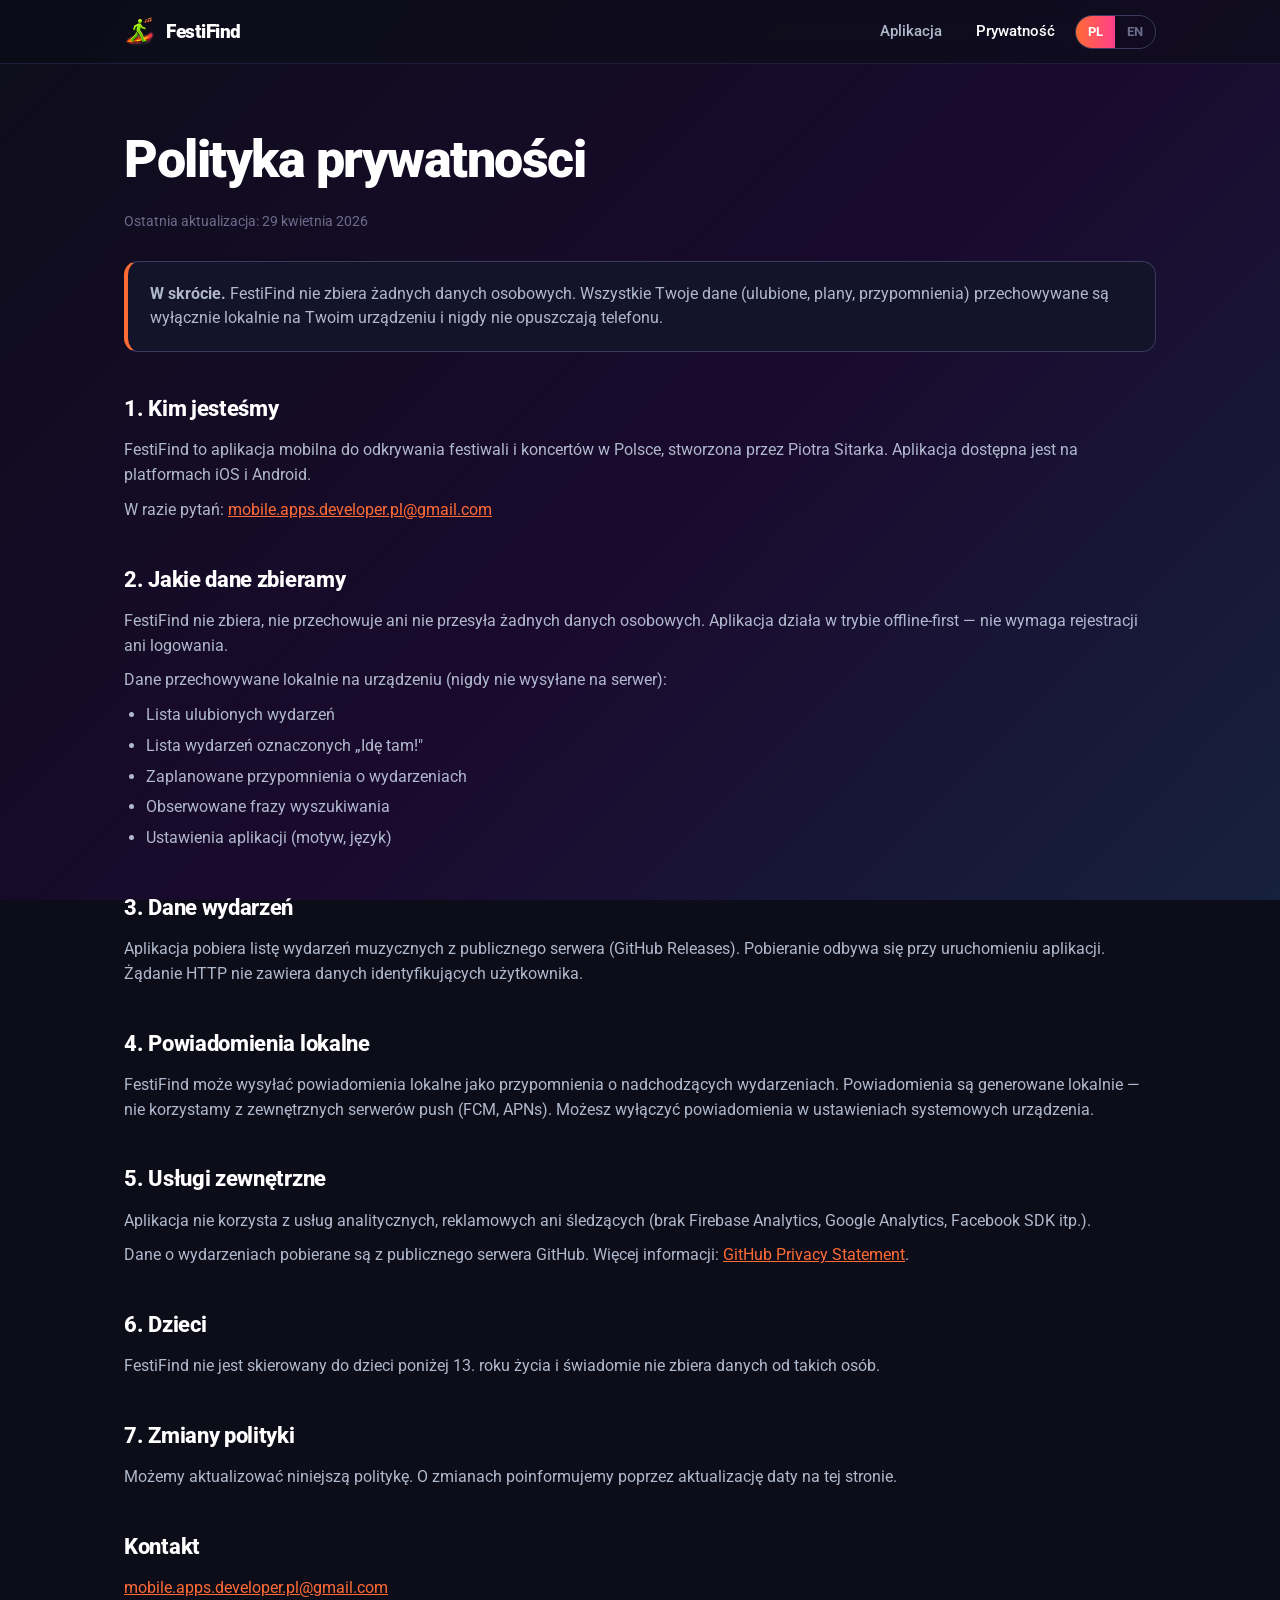
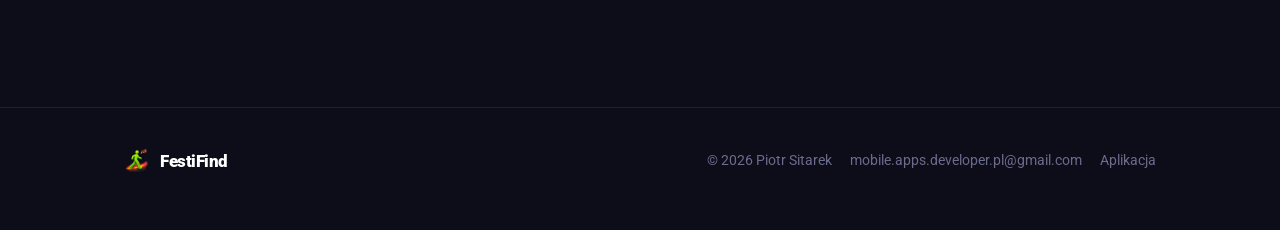
==== prywatnosc.html @ 86cea326 "Add files via upload" ====
<!DOCTYPE html>
<html lang="pl">
<head>
<meta charset="UTF-8">
<meta name="viewport" content="width=device-width, initial-scale=1">
<title>FestiFind — Polityka prywatności</title>
<meta name="description" content="Polityka prywatności FestiFind. Nie zbieramy danych osobowych — wszystko zostaje na Twoim telefonie.">
<link rel="icon" href="icon.png">
<link rel="preconnect" href="https://fonts.googleapis.com">
<link rel="preconnect" href="https://fonts.gstatic.com" crossorigin>
<link href="https://fonts.googleapis.com/css2?family=Roboto:wght@400;500;700;900&display=swap" rel="stylesheet">
<link rel="stylesheet" href="style.css">
</head>
<body>

<nav class="nav">
  <div class="nav-inner">
    <a class="brand" href="index.html"><img src="icon.png" alt="FestiFind">FestiFind</a>
    <div class="nav-links">
      <a href="index.html"><span class="lang-pl">Aplikacja</span><span class="lang-en">App</span></a>
      <a class="active" href="prywatnosc.html"><span class="lang-pl">Prywatność</span><span class="lang-en">Privacy</span></a>
      <span class="lang-toggle lang-na" role="group" aria-label="Język / Language">
        <button id="btn-pl" class="on" onclick="setLang('pl')">PL</button>
        <button id="btn-en" onclick="setLang('en')">EN</button>
      </span>
    </div>
  </div>
</nav>

<main class="policy">
  <div class="wrap">

    <!-- ====== PL ====== -->
    <div class="lang-pl">
      <h1>Polityka prywatności</h1>
      <p class="updated">Ostatnia aktualizacja: 29 kwietnia 2026</p>
      <div class="tldr"><strong>W skrócie.</strong> FestiFind nie zbiera żadnych danych osobowych. Wszystkie Twoje dane (ulubione, plany, przypomnienia) przechowywane są wyłącznie lokalnie na Twoim urządzeniu i nigdy nie opuszczają telefonu.</div>

      <h2>1. Kim jesteśmy</h2>
      <p>FestiFind to aplikacja mobilna do odkrywania festiwali i koncertów w Polsce, stworzona przez Piotra Sitarka. Aplikacja dostępna jest na platformach iOS i Android.</p>
      <p>W razie pytań: <a class="inline" href="mailto:mobile.apps.developer.pl@gmail.com">mobile.apps.developer.pl@gmail.com</a></p>

      <h2>2. Jakie dane zbieramy</h2>
      <p>FestiFind nie zbiera, nie przechowuje ani nie przesyła żadnych danych osobowych. Aplikacja działa w trybie offline-first — nie wymaga rejestracji ani logowania.</p>
      <p>Dane przechowywane lokalnie na urządzeniu (nigdy nie wysyłane na serwer):</p>
      <ul>
        <li>Lista ulubionych wydarzeń</li>
        <li>Lista wydarzeń oznaczonych „Idę tam!"</li>
        <li>Zaplanowane przypomnienia o wydarzeniach</li>
        <li>Obserwowane frazy wyszukiwania</li>
        <li>Ustawienia aplikacji (motyw, język)</li>
      </ul>

      <h2>3. Dane wydarzeń</h2>
      <p>Aplikacja pobiera listę wydarzeń muzycznych z publicznego serwera (GitHub Releases). Pobieranie odbywa się przy uruchomieniu aplikacji. Żądanie HTTP nie zawiera danych identyfikujących użytkownika.</p>

      <h2>4. Powiadomienia lokalne</h2>
      <p>FestiFind może wysyłać powiadomienia lokalne jako przypomnienia o nadchodzących wydarzeniach. Powiadomienia są generowane lokalnie — nie korzystamy z zewnętrznych serwerów push (FCM, APNs). Możesz wyłączyć powiadomienia w ustawieniach systemowych urządzenia.</p>

      <h2>5. Usługi zewnętrzne</h2>
      <p>Aplikacja nie korzysta z usług analitycznych, reklamowych ani śledzących (brak Firebase Analytics, Google Analytics, Facebook SDK itp.).</p>
      <p>Dane o wydarzeniach pobierane są z publicznego serwera GitHub. Więcej informacji: <a class="inline" href="https://docs.github.com/en/site-policy/privacy-policies/github-general-privacy-statement">GitHub Privacy Statement</a>.</p>

      <h2>6. Dzieci</h2>
      <p>FestiFind nie jest skierowany do dzieci poniżej 13. roku życia i świadomie nie zbiera danych od takich osób.</p>

      <h2>7. Zmiany polityki</h2>
      <p>Możemy aktualizować niniejszą politykę. O zmianach poinformujemy poprzez aktualizację daty na tej stronie.</p>

      <h2>Kontakt</h2>
      <p><a class="inline" href="mailto:mobile.apps.developer.pl@gmail.com">mobile.apps.developer.pl@gmail.com</a></p>
    </div>

    <!-- ====== EN ====== -->
    <div class="lang-en">
      <h1>Privacy Policy</h1>
      <p class="updated">Last updated: 29 April 2026</p>
      <div class="tldr"><strong>In short.</strong> FestiFind collects no personal data. All of your data (favourites, plans, reminders) is stored only locally on your device and never leaves your phone.</div>

      <h2>1. Who we are</h2>
      <p>FestiFind is a mobile app for discovering festivals and concerts in Poland, created by Piotr Sitarek. The app is available on iOS and Android.</p>
      <p>Questions? <a class="inline" href="mailto:mobile.apps.developer.pl@gmail.com">mobile.apps.developer.pl@gmail.com</a></p>

      <h2>2. What data we collect</h2>
      <p>FestiFind does not collect, store or transmit any personal data. The app is offline-first — it requires no registration or sign-in.</p>
      <p>Data stored locally on your device (never sent to a server):</p>
      <ul>
        <li>Your list of favourite events</li>
        <li>Events marked as “I'm going!”</li>
        <li>Scheduled event reminders</li>
        <li>Watched search keywords</li>
        <li>App settings (theme, language)</li>
      </ul>

      <h2>3. Event data</h2>
      <p>The app downloads a list of music events from a public server (GitHub Releases). The download happens when the app starts. The HTTP request contains no user-identifying data.</p>

      <h2>4. Local notifications</h2>
      <p>FestiFind may send local notifications as reminders about upcoming events. Notifications are generated locally — we use no external push servers (FCM, APNs). You can turn notifications off in your device's system settings.</p>

      <h2>5. Third-party services</h2>
      <p>The app uses no analytics, advertising or tracking services (no Firebase Analytics, Google Analytics, Facebook SDK, etc.).</p>
      <p>Event data is downloaded from a public GitHub server. More information: <a class="inline" href="https://docs.github.com/en/site-policy/privacy-policies/github-general-privacy-statement">GitHub Privacy Statement</a>.</p>

      <h2>6. Children</h2>
      <p>FestiFind is not directed at children under 13 and does not knowingly collect data from them.</p>

      <h2>7. Changes to this policy</h2>
      <p>We may update this policy. We will announce changes by updating the date on this page.</p>

      <h2>Contact</h2>
      <p><a class="inline" href="mailto:mobile.apps.developer.pl@gmail.com">mobile.apps.developer.pl@gmail.com</a></p>
      <p style="font-size:13px;color:var(--text-muted);margin-top:24px">The Polish version of this policy is the authoritative one.</p>
    </div>

  </div>
</main>

<footer class="footer">
  <div class="wrap footer-inner">
    <a class="brand" href="index.html"><img src="icon.png" alt="" style="width:26px;height:26px;border-radius:7px">FestiFind</a>
    <div class="meta">
      <span>© 2026 Piotr Sitarek</span>
      <a href="mailto:mobile.apps.developer.pl@gmail.com">mobile.apps.developer.pl@gmail.com</a>
      <a href="index.html"><span class="lang-pl">Aplikacja</span><span class="lang-en">App</span></a>
    </div>
  </div>
</footer>

<script>
  function setLang(l){
    document.documentElement.classList.toggle('en', l === 'en');
    document.documentElement.lang = l;
    document.getElementById('btn-pl').classList.toggle('on', l === 'pl');
    document.getElementById('btn-en').classList.toggle('on', l === 'en');
    try { localStorage.setItem('ff_lang', l); } catch(e){}
  }
  (function(){ try { var s = localStorage.getItem('ff_lang'); if (s === 'en') setLang('en'); } catch(e){} })();
</script>
</body>
</html>
---- style.css ----
/* FestiFind — strona WWW. Tokeny 1:1 z app_colors.dart (dark). */
:root {
  --bg-primary: #0D0D1A;
  --bg-surface: #13132A;
  --bg-elevated: #1E1E3A;
  --border: #1E1E3A;
  --border-strong: #3A3A5C;
  --text-primary: #FFFFFF;
  --text-secondary: #B0B8CC;
  --text-muted: #6B6B8C;
  --orange: #FF6B35;
  --pink: #FF3F8C;
  --green: #4ADE80;
  --purple: #7B2FBE;
  --grad-cta: linear-gradient(90deg, #FF6B35 0%, #FF3F8C 100%);
  /* tlo ekranow apki (settings/detail): topLeft -> bottomRight */
  --grad-bg: linear-gradient(135deg, #0D0D1A 0%, #1A0A2E 55%, #16213E 100%);
  --max: 1080px;
  --r: 16px;
}

* { box-sizing: border-box; margin: 0; padding: 0; }
html { scroll-behavior: smooth; }
body {
  font-family: 'Roboto', system-ui, -apple-system, 'Segoe UI', sans-serif;
  background: var(--bg-primary);
  background-image: var(--grad-bg);
  background-attachment: fixed;
  color: var(--text-primary);
  line-height: 1.55;
  -webkit-font-smoothing: antialiased;
}
a { color: inherit; text-decoration: none; }
img { display: block; max-width: 100%; }

/* przelacznik jezyka: domyslnie PL widoczny, EN ukryty.
   <html class="en"> odwraca to. */
.en .lang-pl { display: none; }
:root:not(.en) .lang-en { display: none; }

.wrap { max-width: var(--max); margin: 0 auto; padding: 0 24px; }

/* ---------- NAV ---------- */
.nav {
  position: sticky; top: 0; z-index: 50;
  background: rgba(13, 13, 26, 0.72);
  backdrop-filter: blur(14px);
  border-bottom: 1px solid var(--border);
}
.nav-inner {
  max-width: var(--max); margin: 0 auto; padding: 12px 24px;
  display: flex; align-items: center; gap: 18px;
}
.brand { display: flex; align-items: center; gap: 10px; font-weight: 900; font-size: 19px; letter-spacing: -0.5px; }
.brand img { width: 32px; height: 32px; border-radius: 8px; }
.nav-links { margin-left: auto; display: flex; align-items: center; gap: 6px; }
.nav-links a {
  padding: 8px 14px; border-radius: 10px; font-size: 15px; font-weight: 500;
  color: var(--text-secondary); transition: background .15s, color .15s;
}
.nav-links a:hover { color: var(--text-primary); background: var(--bg-elevated); }
.nav-links a.active { color: var(--text-primary); }
.lang-toggle {
  display: inline-flex; border: 1px solid var(--border-strong); border-radius: 999px; overflow: hidden;
}
.lang-toggle button {
  background: transparent; border: none; color: var(--text-muted);
  font: inherit; font-size: 13px; font-weight: 700; padding: 6px 12px; cursor: pointer;
  transition: background .15s, color .15s;
}
.lang-toggle button.on { background: var(--grad-cta); color: #fff; }

/* ---------- HERO ---------- */
.hero { padding: 64px 0 40px; }
.hero-inner { display: grid; grid-template-columns: 1.05fr 0.95fr; gap: 48px; align-items: center; }
.hero-icon { width: 96px; height: 96px; border-radius: 22px; margin-bottom: 22px;
  box-shadow: 0 8px 40px rgba(255,107,53,.28); }
.hero h1 { font-size: clamp(44px, 7vw, 76px); font-weight: 900; letter-spacing: -2px; line-height: 0.98; }
/* sygnatura: swietlny slad jak pod ludzikiem w ikonie */
.hero h1::after {
  content: ""; display: block; width: 96px; height: 5px; margin-top: 18px; border-radius: 4px;
  background: var(--grad-cta); box-shadow: 0 0 18px rgba(255,63,140,.6);
}
.hero .lead { font-size: clamp(19px, 2.4vw, 24px); color: var(--text-secondary); margin-top: 22px; max-width: 30ch; }
.hero .sub { display: inline-flex; flex-wrap: wrap; gap: 8px; margin-top: 22px; }
.tag {
  font-size: 13px; font-weight: 700; padding: 6px 12px; border-radius: 999px;
  border: 1px solid var(--border-strong); color: var(--text-secondary);
}
.tag.green { color: var(--green); border-color: rgba(74,222,128,.4); }

.cta-row { display: flex; flex-wrap: wrap; gap: 14px; margin-top: 32px; }
.btn {
  display: inline-flex; align-items: center; gap: 10px;
  padding: 14px 24px; border-radius: 14px; font-weight: 700; font-size: 16px;
  border: 1px solid var(--border-strong); color: var(--text-primary); background: var(--bg-elevated);
  transition: transform .12s, box-shadow .15s;
}
.btn:hover { transform: translateY(-2px); }
.btn .store-sub { display: block; font-size: 11px; font-weight: 500; color: var(--text-muted); line-height: 1; margin-bottom: 2px; }
.btn .store-name { font-size: 17px; font-weight: 700; line-height: 1.1; }
.btn.primary { background: var(--grad-cta); border: none; box-shadow: 0 8px 24px rgba(255,107,53,.35); }
.btn.primary .store-sub { color: rgba(255,255,255,.85); }
.btn.soon { opacity: .55; cursor: default; }
.btn.soon:hover { transform: none; }

/* makieta telefonu */
.phone {
  margin: 0 auto; width: 280px; max-width: 100%;
  border: 9px solid #05050d; border-radius: 40px;
  background: #05050d; box-shadow: 0 24px 60px rgba(0,0,0,.55); overflow: hidden;
}
.phone img { width: 100%; display: block; }
.hero .phone { transform: rotate(2deg); }

/* ---------- SEKCJE ---------- */
.section { padding: 72px 0; }
.eyebrow { font-size: 13px; font-weight: 800; letter-spacing: 2px; text-transform: uppercase; color: var(--orange); }
.section h2 { font-size: clamp(30px, 4.4vw, 44px); font-weight: 900; letter-spacing: -1px; margin: 10px 0 0; }
.section .intro { color: var(--text-secondary); font-size: 18px; margin-top: 14px; max-width: 56ch; }

/* korzysci */
.benefits { display: grid; grid-template-columns: repeat(3, 1fr); gap: 18px; margin-top: 40px; }
.card {
  background: var(--bg-surface); border: 1px solid var(--border); border-radius: var(--r); padding: 26px;
}
.card .ic { width: 46px; height: 46px; border-radius: 12px; display: grid; place-items: center; font-size: 22px; margin-bottom: 16px; }
.card h3 { font-size: 19px; font-weight: 800; }
.card p { color: var(--text-secondary); font-size: 15px; margin-top: 8px; }

/* features alternating */
.feature { display: grid; grid-template-columns: 1fr 1fr; gap: 56px; align-items: center; padding: 56px 0; border-top: 1px solid var(--border); }
.feature:nth-child(even) .feature-text { order: 2; }
.feature .num { font-size: 14px; font-weight: 800; color: var(--text-muted); letter-spacing: 1px; }
.feature h3 { font-size: clamp(24px, 3vw, 32px); font-weight: 900; letter-spacing: -0.5px; margin: 8px 0 14px; }
.feature p { color: var(--text-secondary); font-size: 17px; }
.feature .phone { width: 260px; }

/* privacy band */
.privacy-band { background: var(--bg-surface); border-top: 1px solid var(--border); border-bottom: 1px solid var(--border); }
.privacy-band .wrap { padding-top: 64px; padding-bottom: 64px; text-align: center; }
.privacy-band .big { font-size: clamp(26px, 4vw, 40px); font-weight: 900; letter-spacing: -1px; max-width: 18ch; margin: 0 auto; }
.privacy-band .big .hl { background: var(--grad-cta); -webkit-background-clip: text; background-clip: text; color: transparent; }
.privacy-band p { color: var(--text-secondary); font-size: 17px; margin: 18px auto 28px; max-width: 52ch; }
.link-arrow { display: inline-flex; align-items: center; gap: 6px; font-weight: 700; color: var(--orange); }
.link-arrow:hover { gap: 10px; transition: gap .15s; }

/* ---------- POLITYKA PRYWATNOSCI ---------- */
.policy { padding: 56px 0 96px; }
.policy h1 { font-size: clamp(34px, 5vw, 52px); font-weight: 900; letter-spacing: -1.5px; }
.policy .updated { color: var(--text-muted); font-size: 14px; margin-top: 10px; }
.policy .tldr {
  background: var(--bg-surface); border: 1px solid var(--border-strong); border-left: 4px solid var(--orange);
  border-radius: 14px; padding: 20px 22px; margin: 28px 0 8px; color: var(--text-secondary); font-size: 16px;
}
.policy h2 { font-size: 22px; font-weight: 800; margin: 40px 0 12px; letter-spacing: -0.3px; }
.policy p { color: var(--text-secondary); font-size: 16px; margin: 10px 0; }
.policy ul { color: var(--text-secondary); font-size: 16px; margin: 10px 0 10px 22px; }
.policy li { margin: 6px 0; }
.policy a.inline { color: var(--orange); text-decoration: underline; }

/* ---------- FOOTER ---------- */
.footer { border-top: 1px solid var(--border); padding: 40px 0 56px; }
.footer-inner { display: flex; flex-wrap: wrap; gap: 16px 32px; align-items: center; }
.footer .brand { font-size: 17px; }
.footer .meta { margin-left: auto; display: flex; flex-wrap: wrap; gap: 18px; color: var(--text-muted); font-size: 14px; }
.footer .meta a:hover { color: var(--text-primary); }

/* ---------- RESPONSYWNOSC ---------- */
@media (max-width: 860px) {
  .hero-inner { grid-template-columns: 1fr; gap: 36px; text-align: center; }
  .hero .sub, .cta-row { justify-content: center; }
  .hero .lead { margin-left: auto; margin-right: auto; }
  .hero h1::after { margin-left: auto; margin-right: auto; }
  .hero .phone { order: -1; }
  .benefits { grid-template-columns: 1fr; }
  .feature { grid-template-columns: 1fr; gap: 28px; text-align: center; }
  .feature:nth-child(even) .feature-text { order: 0; }
  .feature .phone { margin-inline: auto; }
  .nav-links a:not(.active):not(.lang-na) { display: none; }
  .footer .meta { margin-left: 0; }
}
@media (prefers-reduced-motion: reduce) {
  html { scroll-behavior: auto; }
  .hero .phone { transform: none; }
  .btn:hover { transform: none; }
}
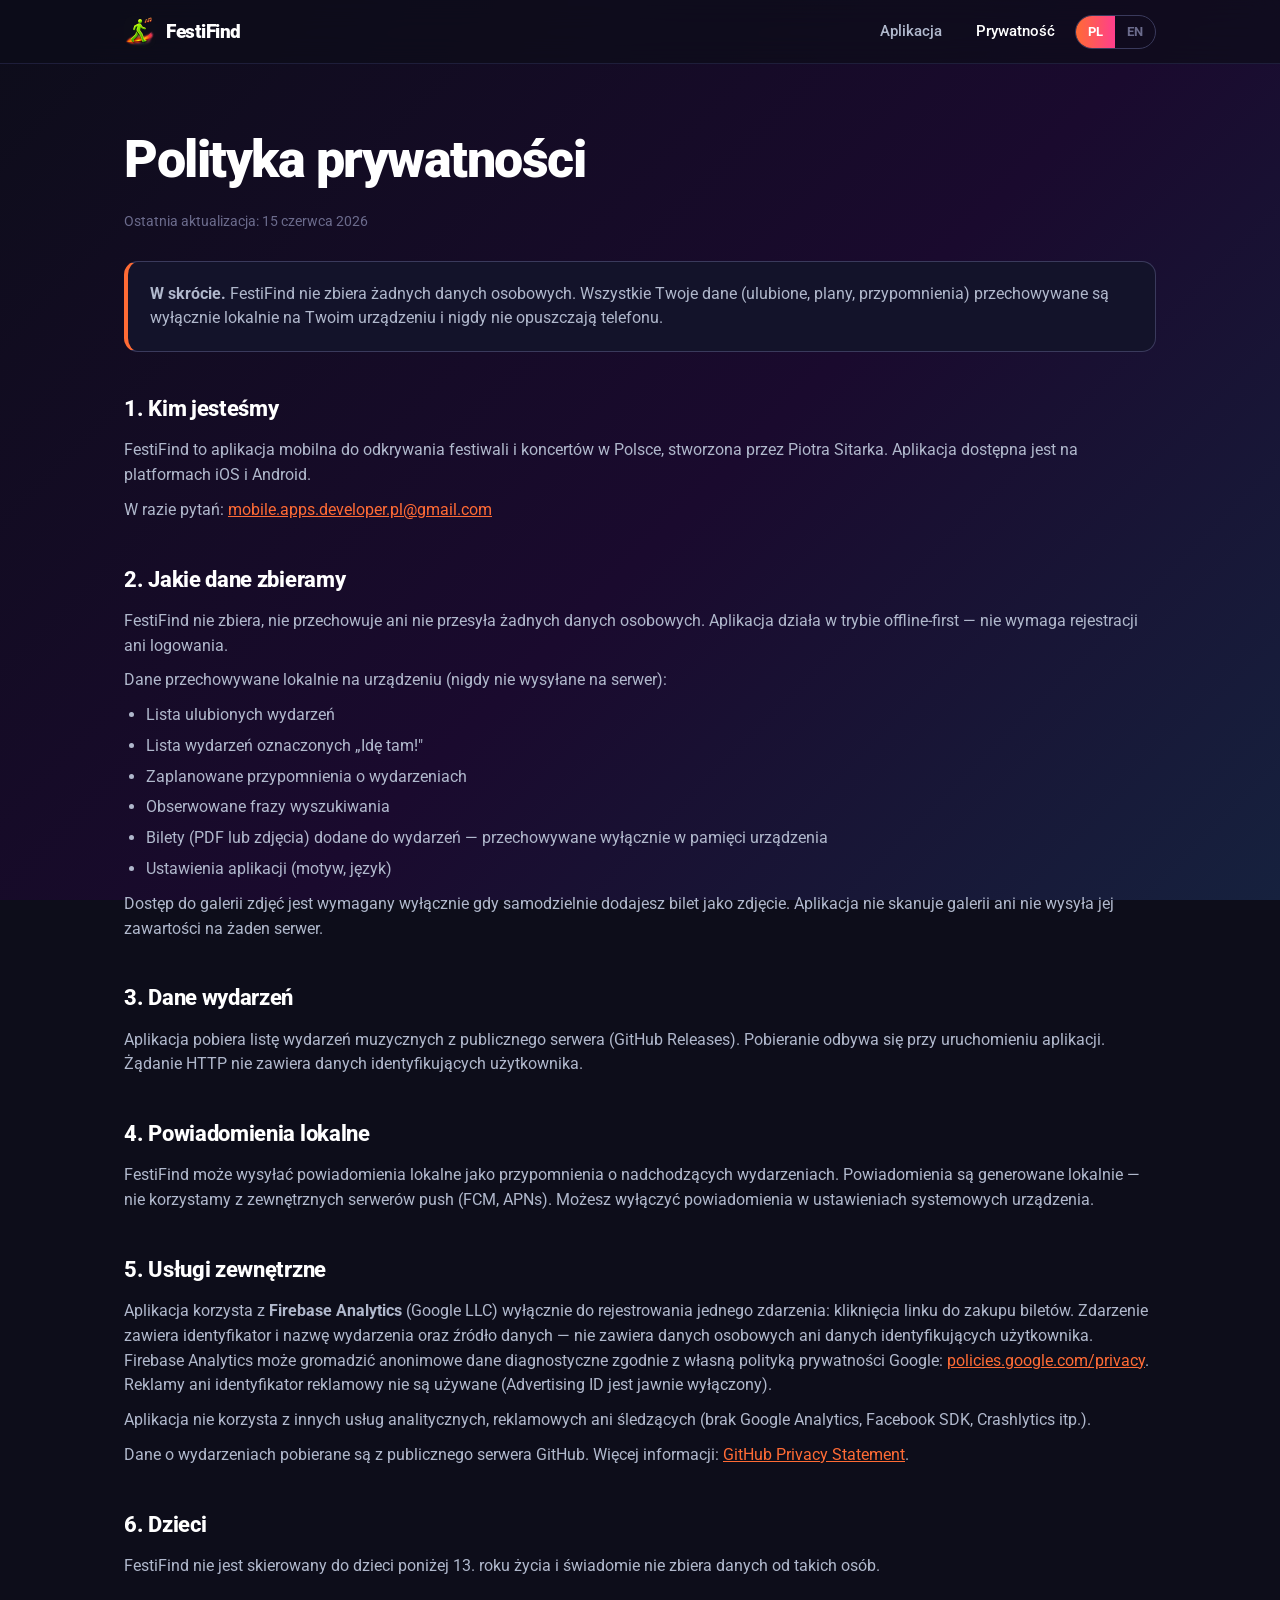
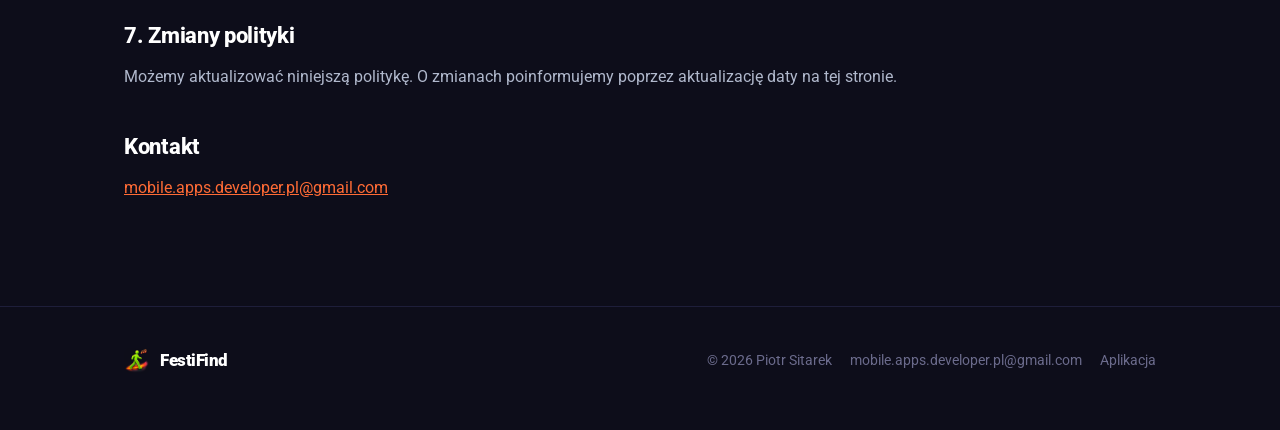
==== commit f0fc00cf: "Update prywatnosc.html" ====
--- a/prywatnosc.html
+++ b/prywatnosc.html
@@ -3,9 +3,31 @@
 <head>
 <meta charset="UTF-8">
 <meta name="viewport" content="width=device-width, initial-scale=1">
+<meta name="color-scheme" content="dark">
+<meta name="theme-color" content="#0D0D1A">
 <title>FestiFind — Polityka prywatności</title>
 <meta name="description" content="Polityka prywatności FestiFind. Nie zbieramy danych osobowych — wszystko zostaje na Twoim telefonie.">
-<link rel="icon" href="icon.png">
+<link rel="canonical" href="https://piotrsitarek.github.io/festifind-privacy/prywatnosc.html">
+<meta name="robots" content="noindex, follow">
+
+<meta property="og:type" content="article">
+<meta property="og:site_name" content="FestiFind">
+<meta property="og:title" content="FestiFind — Polityka prywatności">
+<meta property="og:description" content="Nie zbieramy danych osobowych — wszystko zostaje na Twoim telefonie.">
+<meta property="og:url" content="https://piotrsitarek.github.io/festifind-privacy/prywatnosc.html">
+<meta property="og:image" content="https://piotrsitarek.github.io/festifind-privacy/ogimage.png">
+<meta property="og:image:width" content="1200">
+<meta property="og:image:height" content="630">
+<meta property="og:locale" content="pl_PL">
+<meta property="og:locale:alternate" content="en_US">
+
+<meta name="twitter:card" content="summary_large_image">
+<meta name="twitter:title" content="FestiFind — Polityka prywatności">
+<meta name="twitter:description" content="Nie zbieramy danych osobowych — wszystko zostaje na Twoim telefonie.">
+<meta name="twitter:image" content="https://piotrsitarek.github.io/festifind-privacy/ogimage.png">
+
+<link rel="icon" href="favicon.png" type="image/png">
+<link rel="apple-touch-icon" href="favicon.png">
 <link rel="preconnect" href="https://fonts.googleapis.com">
 <link rel="preconnect" href="https://fonts.gstatic.com" crossorigin>
 <link href="https://fonts.googleapis.com/css2?family=Roboto:wght@400;500;700;900&display=swap" rel="stylesheet">
@@ -15,10 +37,10 @@
 
 <nav class="nav">
   <div class="nav-inner">
-    <a class="brand" href="index.html"><img src="icon.png" alt="FestiFind">FestiFind</a>
+    <a class="brand" href="index.html"><img src="icon.png" alt="FestiFind"><span class="brand-name">FestiFind</span></a>
     <div class="nav-links">
       <a href="index.html"><span class="lang-pl">Aplikacja</span><span class="lang-en">App</span></a>
-      <a class="active" href="prywatnosc.html"><span class="lang-pl">Prywatność</span><span class="lang-en">Privacy</span></a>
+      <a class="active" href="prywatnosc.html" aria-current="page"><span class="lang-pl">Prywatność</span><span class="lang-en">Privacy</span></a>
       <span class="lang-toggle lang-na" role="group" aria-label="Język / Language">
         <button id="btn-pl" class="on" onclick="setLang('pl')">PL</button>
         <button id="btn-en" onclick="setLang('en')">EN</button>
@@ -33,7 +55,7 @@
     <!-- ====== PL ====== -->
     <div class="lang-pl">
       <h1>Polityka prywatności</h1>
-      <p class="updated">Ostatnia aktualizacja: 29 kwietnia 2026</p>
+      <p class="updated">Ostatnia aktualizacja: 15 czerwca 2026</p>
       <div class="tldr"><strong>W skrócie.</strong> FestiFind nie zbiera żadnych danych osobowych. Wszystkie Twoje dane (ulubione, plany, przypomnienia) przechowywane są wyłącznie lokalnie na Twoim urządzeniu i nigdy nie opuszczają telefonu.</div>
 
       <h2>1. Kim jesteśmy</h2>
@@ -48,8 +70,10 @@
         <li>Lista wydarzeń oznaczonych „Idę tam!"</li>
         <li>Zaplanowane przypomnienia o wydarzeniach</li>
         <li>Obserwowane frazy wyszukiwania</li>
+        <li>Bilety (PDF lub zdjęcia) dodane do wydarzeń — przechowywane wyłącznie w pamięci urządzenia</li>
         <li>Ustawienia aplikacji (motyw, język)</li>
       </ul>
+      <p>Dostęp do galerii zdjęć jest wymagany wyłącznie gdy samodzielnie dodajesz bilet jako zdjęcie. Aplikacja nie skanuje galerii ani nie wysyła jej zawartości na żaden serwer.</p>
 
       <h2>3. Dane wydarzeń</h2>
       <p>Aplikacja pobiera listę wydarzeń muzycznych z publicznego serwera (GitHub Releases). Pobieranie odbywa się przy uruchomieniu aplikacji. Żądanie HTTP nie zawiera danych identyfikujących użytkownika.</p>
@@ -58,7 +82,8 @@
       <p>FestiFind może wysyłać powiadomienia lokalne jako przypomnienia o nadchodzących wydarzeniach. Powiadomienia są generowane lokalnie — nie korzystamy z zewnętrznych serwerów push (FCM, APNs). Możesz wyłączyć powiadomienia w ustawieniach systemowych urządzenia.</p>
 
       <h2>5. Usługi zewnętrzne</h2>
-      <p>Aplikacja nie korzysta z usług analitycznych, reklamowych ani śledzących (brak Firebase Analytics, Google Analytics, Facebook SDK itp.).</p>
+      <p>Aplikacja korzysta z <strong>Firebase Analytics</strong> (Google LLC) wyłącznie do rejestrowania jednego zdarzenia: kliknięcia linku do zakupu biletów. Zdarzenie zawiera identyfikator i nazwę wydarzenia oraz źródło danych — nie zawiera danych osobowych ani danych identyfikujących użytkownika. Firebase Analytics może gromadzić anonimowe dane diagnostyczne zgodnie z własną polityką prywatności Google: <a class="inline" href="https://policies.google.com/privacy">policies.google.com/privacy</a>. Reklamy ani identyfikator reklamowy nie są używane (Advertising ID jest jawnie wyłączony).</p>
+      <p>Aplikacja nie korzysta z innych usług analitycznych, reklamowych ani śledzących (brak Google Analytics, Facebook SDK, Crashlytics itp.).</p>
       <p>Dane o wydarzeniach pobierane są z publicznego serwera GitHub. Więcej informacji: <a class="inline" href="https://docs.github.com/en/site-policy/privacy-policies/github-general-privacy-statement">GitHub Privacy Statement</a>.</p>
 
       <h2>6. Dzieci</h2>
@@ -74,7 +99,7 @@
     <!-- ====== EN ====== -->
     <div class="lang-en">
       <h1>Privacy Policy</h1>
-      <p class="updated">Last updated: 29 April 2026</p>
+      <p class="updated">Last updated: 15 June 2026</p>
       <div class="tldr"><strong>In short.</strong> FestiFind collects no personal data. All of your data (favourites, plans, reminders) is stored only locally on your device and never leaves your phone.</div>
 
       <h2>1. Who we are</h2>
@@ -89,8 +114,10 @@
         <li>Events marked as “I'm going!”</li>
         <li>Scheduled event reminders</li>
         <li>Watched search keywords</li>
+        <li>Tickets (PDFs or photos) attached to events — stored only in your device’s local storage</li>
         <li>App settings (theme, language)</li>
       </ul>
+      <p>Access to your photo library is requested only when you choose to attach a ticket as a photo. The app does not scan your gallery or send its contents anywhere.</p>
 
       <h2>3. Event data</h2>
       <p>The app downloads a list of music events from a public server (GitHub Releases). The download happens when the app starts. The HTTP request contains no user-identifying data.</p>
@@ -99,7 +126,8 @@
       <p>FestiFind may send local notifications as reminders about upcoming events. Notifications are generated locally — we use no external push servers (FCM, APNs). You can turn notifications off in your device's system settings.</p>
 
       <h2>5. Third-party services</h2>
-      <p>The app uses no analytics, advertising or tracking services (no Firebase Analytics, Google Analytics, Facebook SDK, etc.).</p>
+      <p>The app uses <strong>Firebase Analytics</strong> (Google LLC) solely to record one event: a tap on a ticket purchase link. The event contains the event identifier, name and data source — no personal data or user-identifying information is included. Firebase Analytics may collect anonymous diagnostic data under Google's own privacy policy: <a class="inline" href="https://policies.google.com/privacy">policies.google.com/privacy</a>. Advertising and the Advertising ID are not used (explicitly disabled).</p>
+      <p>The app uses no other analytics, advertising or tracking services (no Google Analytics, Facebook SDK, Crashlytics, etc.).</p>
       <p>Event data is downloaded from a public GitHub server. More information: <a class="inline" href="https://docs.github.com/en/site-policy/privacy-policies/github-general-privacy-statement">GitHub Privacy Statement</a>.</p>
 
       <h2>6. Children</h2>
--- a/style.css
+++ b/style.css
@@ -17,7 +17,10 @@
   --grad-bg: linear-gradient(135deg, #0D0D1A 0%, #1A0A2E 55%, #16213E 100%);
   --max: 1080px;
   --r: 16px;
-}
+  color-scheme: dark;
+}
+
+html { background: #0D0D1A; }
 
 * { box-sizing: border-box; margin: 0; padding: 0; }
 html { scroll-behavior: smooth; }
@@ -33,6 +36,27 @@
 a { color: inherit; text-decoration: none; }
 img { display: block; max-width: 100%; }
 
+/* dostepnosc: widoczny focus dla nawigacji klawiatura */
+:focus-visible { outline: 2px solid var(--orange); outline-offset: 3px; border-radius: 6px; }
+
+/* ---------- FAQ ---------- */
+.faq-list { margin-top: 36px; display: flex; flex-direction: column; gap: 12px; }
+.faq details {
+  background: var(--bg-surface); border: 1px solid var(--border); border-radius: var(--r);
+  padding: 4px 22px;
+}
+.faq summary {
+  list-style: none; cursor: pointer; padding: 18px 0; font-size: 18px; font-weight: 700;
+  display: flex; align-items: center; justify-content: space-between; gap: 16px;
+}
+.faq summary::-webkit-details-marker { display: none; }
+.faq summary::after {
+  content: "+"; color: var(--orange); font-size: 26px; font-weight: 400; line-height: 1; flex: none;
+  transition: transform .2s;
+}
+.faq details[open] summary::after { transform: rotate(45deg); }
+.faq details p { color: var(--text-secondary); font-size: 16px; padding: 0 0 20px; margin: 0; max-width: 64ch; }
+
 /* przelacznik jezyka: domyslnie PL widoczny, EN ukryty.
    <html class="en"> odwraca to. */
 .en .lang-pl { display: none; }
@@ -172,12 +196,17 @@
   .hero .sub, .cta-row { justify-content: center; }
   .hero .lead { margin-left: auto; margin-right: auto; }
   .hero h1::after { margin-left: auto; margin-right: auto; }
-  .hero .phone { order: -1; }
+  .hero .phone { order: 0; }
   .benefits { grid-template-columns: 1fr; }
+  .benefits .card { text-align: center; }
+  .card .ic { margin-left: auto; margin-right: auto; }
   .feature { grid-template-columns: 1fr; gap: 28px; text-align: center; }
   .feature:nth-child(even) .feature-text { order: 0; }
   .feature .phone { margin-inline: auto; }
-  .nav-links a:not(.active):not(.lang-na) { display: none; }
+  .brand-name { display: none; }
+  .nav-inner { gap: 10px; }
+  .nav-links { gap: 2px; }
+  .nav-links a { padding: 8px 10px; font-size: 14px; }
   .footer .meta { margin-left: 0; }
 }
 @media (prefers-reduced-motion: reduce) {
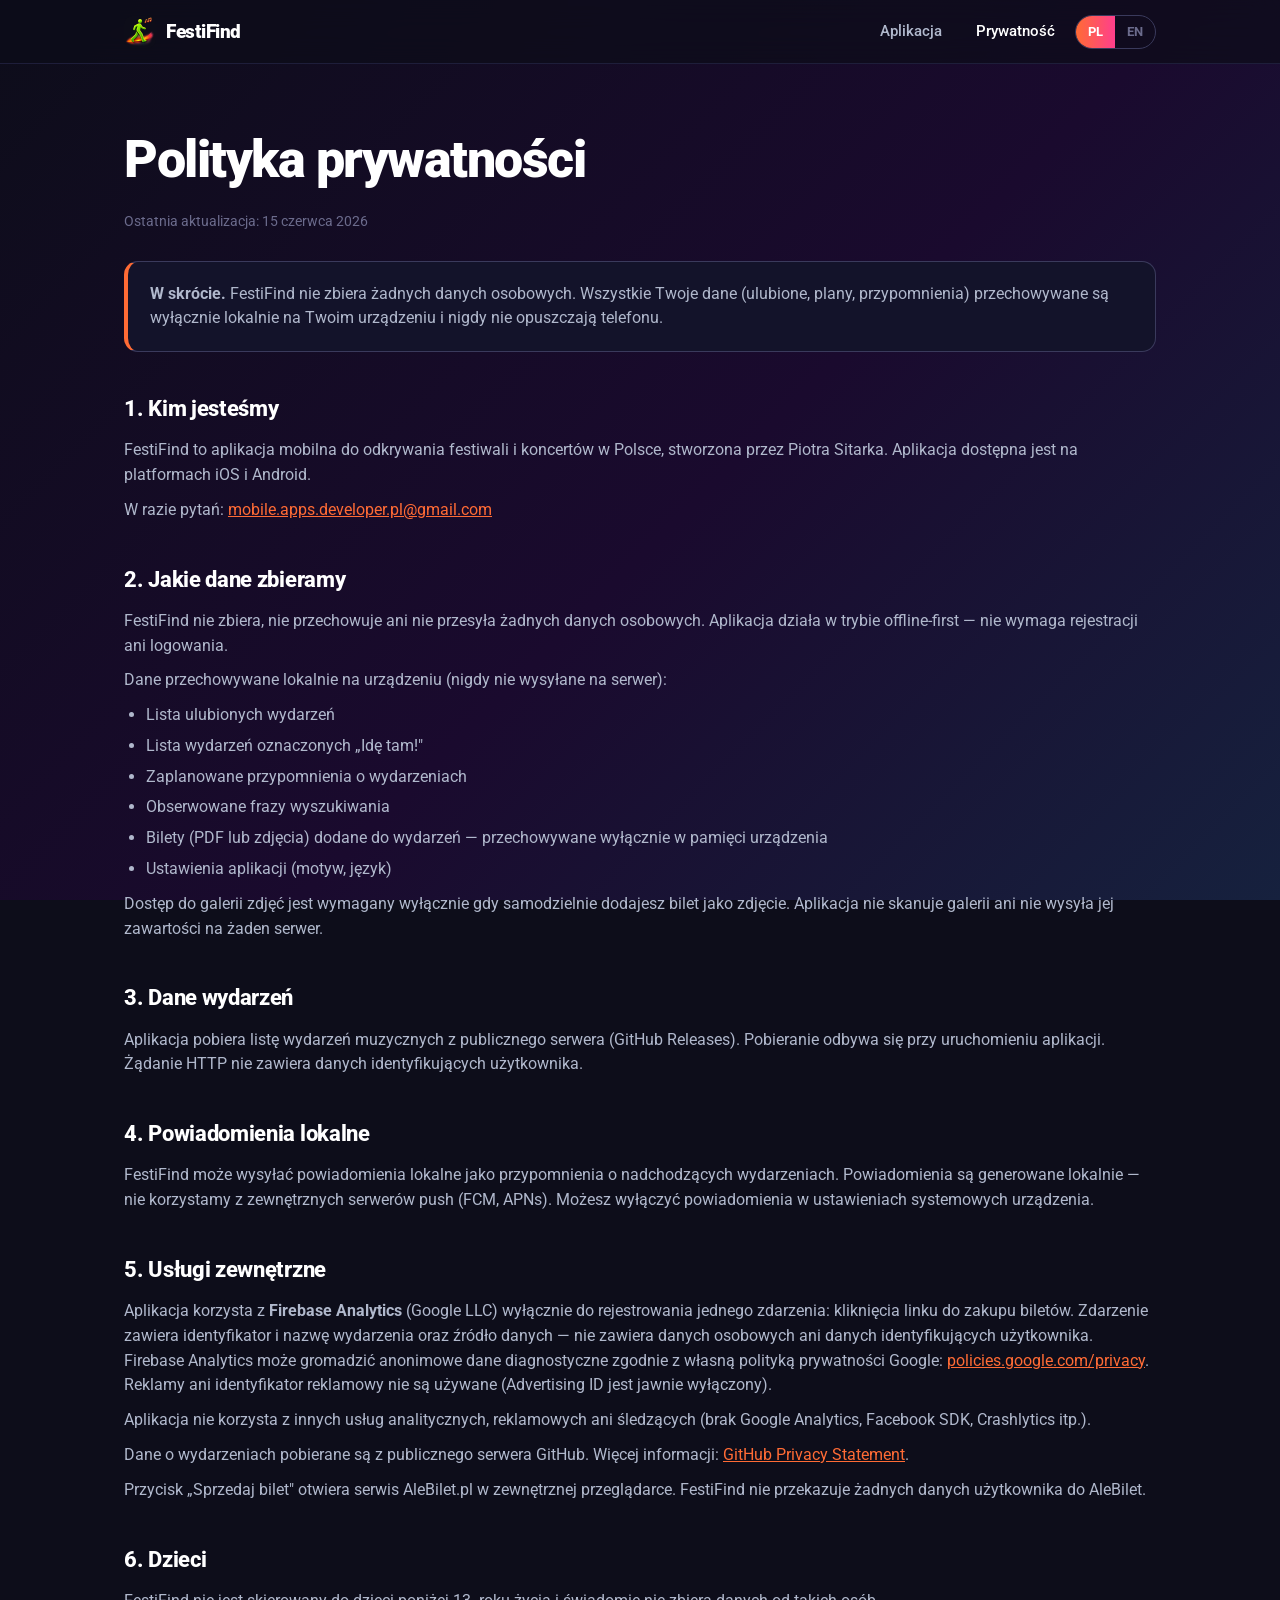
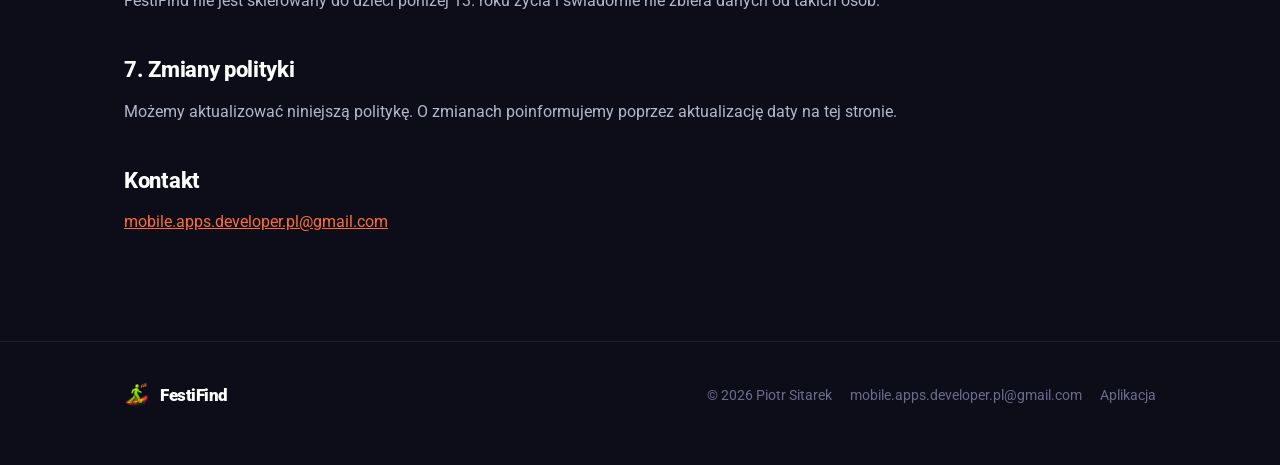
==== commit 9e6e9df7: "Update prywatnosc.html" ====
--- a/prywatnosc.html
+++ b/prywatnosc.html
@@ -85,6 +85,7 @@
       <p>Aplikacja korzysta z <strong>Firebase Analytics</strong> (Google LLC) wyłącznie do rejestrowania jednego zdarzenia: kliknięcia linku do zakupu biletów. Zdarzenie zawiera identyfikator i nazwę wydarzenia oraz źródło danych — nie zawiera danych osobowych ani danych identyfikujących użytkownika. Firebase Analytics może gromadzić anonimowe dane diagnostyczne zgodnie z własną polityką prywatności Google: <a class="inline" href="https://policies.google.com/privacy">policies.google.com/privacy</a>. Reklamy ani identyfikator reklamowy nie są używane (Advertising ID jest jawnie wyłączony).</p>
       <p>Aplikacja nie korzysta z innych usług analitycznych, reklamowych ani śledzących (brak Google Analytics, Facebook SDK, Crashlytics itp.).</p>
       <p>Dane o wydarzeniach pobierane są z publicznego serwera GitHub. Więcej informacji: <a class="inline" href="https://docs.github.com/en/site-policy/privacy-policies/github-general-privacy-statement">GitHub Privacy Statement</a>.</p>
+      <p>Przycisk „Sprzedaj bilet" otwiera serwis AleBilet.pl w zewnętrznej przeglądarce. FestiFind nie przekazuje żadnych danych użytkownika do AleBilet.</p>
 
       <h2>6. Dzieci</h2>
       <p>FestiFind nie jest skierowany do dzieci poniżej 13. roku życia i świadomie nie zbiera danych od takich osób.</p>
@@ -129,6 +130,7 @@
       <p>The app uses <strong>Firebase Analytics</strong> (Google LLC) solely to record one event: a tap on a ticket purchase link. The event contains the event identifier, name and data source — no personal data or user-identifying information is included. Firebase Analytics may collect anonymous diagnostic data under Google's own privacy policy: <a class="inline" href="https://policies.google.com/privacy">policies.google.com/privacy</a>. Advertising and the Advertising ID are not used (explicitly disabled).</p>
       <p>The app uses no other analytics, advertising or tracking services (no Google Analytics, Facebook SDK, Crashlytics, etc.).</p>
       <p>Event data is downloaded from a public GitHub server. More information: <a class="inline" href="https://docs.github.com/en/site-policy/privacy-policies/github-general-privacy-statement">GitHub Privacy Statement</a>.</p>
+      <p>The &#8220;Sell ticket&#8221; button opens AleBilet.pl in an external browser. FestiFind does not share any user data with AleBilet.</p>
 
       <h2>6. Children</h2>
       <p>FestiFind is not directed at children under 13 and does not knowingly collect data from them.</p>
--- a/style.css
+++ b/style.css
@@ -20,10 +20,9 @@
   color-scheme: dark;
 }
 
-html { background: #0D0D1A; }
+html { background: #0D0D1A; scroll-behavior: smooth; }
 
 * { box-sizing: border-box; margin: 0; padding: 0; }
-html { scroll-behavior: smooth; }
 body {
   font-family: 'Roboto', system-ui, -apple-system, 'Segoe UI', sans-serif;
   background: var(--bg-primary);
@@ -144,7 +143,7 @@
 .section .intro { color: var(--text-secondary); font-size: 18px; margin-top: 14px; max-width: 56ch; }
 
 /* korzysci */
-.benefits { display: grid; grid-template-columns: repeat(3, 1fr); gap: 18px; margin-top: 40px; }
+.benefits { display: grid; grid-template-columns: repeat(2, 1fr); gap: 18px; margin-top: 40px; }
 .card {
   background: var(--bg-surface); border: 1px solid var(--border); border-radius: var(--r); padding: 26px;
 }
@@ -154,7 +153,7 @@
 
 /* features alternating */
 .feature { display: grid; grid-template-columns: 1fr 1fr; gap: 56px; align-items: center; padding: 56px 0; border-top: 1px solid var(--border); }
-.feature:nth-child(even) .feature-text { order: 2; }
+.feature.reverse .feature-text { order: 2; }
 .feature .num { font-size: 14px; font-weight: 800; color: var(--text-muted); letter-spacing: 1px; }
 .feature h3 { font-size: clamp(24px, 3vw, 32px); font-weight: 900; letter-spacing: -0.5px; margin: 8px 0 14px; }
 .feature p { color: var(--text-secondary); font-size: 17px; }
@@ -201,7 +200,7 @@
   .benefits .card { text-align: center; }
   .card .ic { margin-left: auto; margin-right: auto; }
   .feature { grid-template-columns: 1fr; gap: 28px; text-align: center; }
-  .feature:nth-child(even) .feature-text { order: 0; }
+  .feature.reverse .feature-text { order: 0; }
   .feature .phone { margin-inline: auto; }
   .brand-name { display: none; }
   .nav-inner { gap: 10px; }
